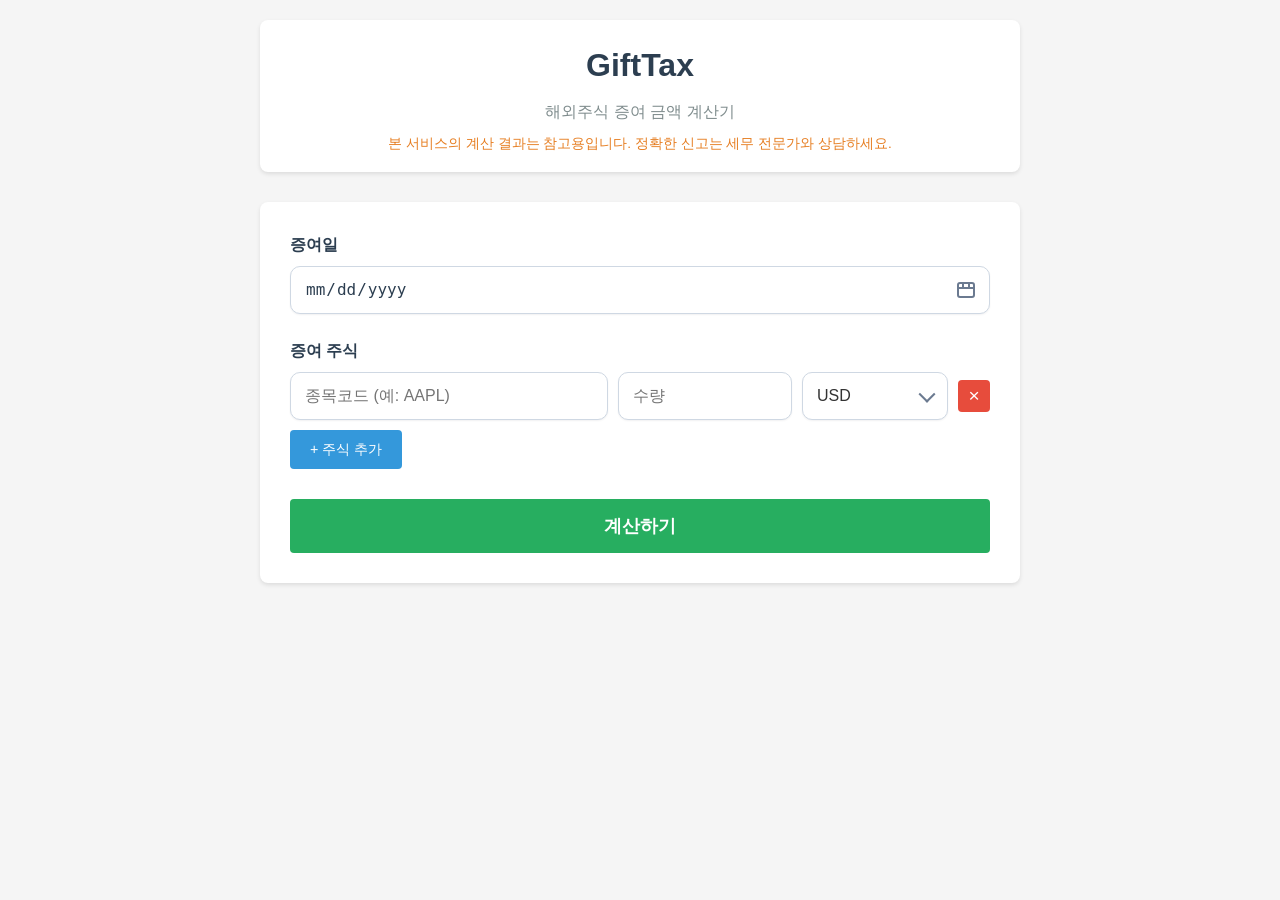
==== frontend/index.html @ cc892132 "모바일 입력 폼 컨트롤 정렬 및 가독성 개선" ====
<!DOCTYPE html>
<html lang="ko">
<head>
    <meta charset="UTF-8">
    <meta name="viewport" content="width=device-width, initial-scale=1.0">
    <title>GiftTax - 해외주식 증여 금액 계산기</title>
    <link rel="stylesheet" href="style.css">
</head>
<body>
    <div class="container">
        <header>
            <h1>GiftTax</h1>
            <p>해외주식 증여 금액 계산기</p>
            <p class="disclaimer-short">본 서비스의 계산 결과는 참고용입니다. 정확한 신고는 세무 전문가와 상담하세요.</p>
        </header>

        <main>
            <form id="gift-form">
                <div class="form-group form-group-date">
                    <label for="gift-date">증여일</label>
                    <div class="control-shell control-shell-date">
                        <input type="date" id="gift-date" name="gift-date" required>
                    </div>
                    <p id="gift-date-help" class="date-help hidden" aria-live="polite"></p>
                </div>

                <div class="form-group">
                    <label>증여 주식</label>
                    <div id="stocks-container">
                        <div class="stock-row">
                            <input type="text" name="ticker" placeholder="종목코드 (예: AAPL)" required>
                            <input type="number" name="qty" placeholder="수량" min="1" required>
                            <div class="control-shell control-shell-select">
                                <select name="currency">
                                    <option value="USD" selected>USD</option>
                                    <option value="EUR">EUR</option>
                                    <option value="JPY">JPY</option>
                                    <option value="GBP">GBP</option>
                                </select>
                            </div>
                            <button type="button" class="btn-remove" onclick="removeStock(this)">×</button>
                        </div>
                    </div>
                    <button type="button" class="btn-add" onclick="addStock()">+ 주식 추가</button>
                </div>

                <button type="submit" class="btn-submit">계산하기</button>
            </form>

            <div id="result" class="hidden">
                <h2>계산 결과</h2>
                <div id="result-content"></div>

                <div class="disclaimer-main" role="note" aria-label="법적 고지사항">
                    <strong>법적 고지사항</strong>
                    <p>본 계산 결과와 생성된 PDF는 참고용 자료입니다.<br>
                    실제 증여세 신고 시 적용되는 평가액은 세법 규정 및 과세 당국의 판단에 따라 달라질 수 있습니다.<br>
                    정확한 신고를 위해 세무 전문가와 반드시 상담하시기 바랍니다.</p>
                </div>

                <div class="download-buttons">
                    <button id="btn-gift-pdf" class="btn-download">계산 증빙 PDF</button>
                    <button id="btn-rate-pdf" class="btn-download">매매기준환율 PDF</button>
                    <a id="btn-smbs" class="btn-download btn-smbs" href="#" target="_blank" rel="noopener">smbs.biz에서 환율 출력</a>
                </div>
            </div>
        </main>
    </div>

    <script src="app.js"></script>
</body>
</html>
---- frontend/style.css ----
* {
    margin: 0;
    padding: 0;
    box-sizing: border-box;
}

body {
    font-family: -apple-system, BlinkMacSystemFont, "Segoe UI", Roboto, "Helvetica Neue", Arial, sans-serif;
    line-height: 1.6;
    color: #333;
    background-color: #f5f5f5;
}

:root {
    --control-height: 48px;
    --control-radius: 10px;
    --control-border: #cfd8e3;
    --control-border-focus: #3498db;
    --control-bg: #ffffff;
    --control-text: #2c3e50;
    --control-shadow: 0 1px 2px rgba(15, 23, 42, 0.06);
}

.container {
    max-width: 800px;
    margin: 0 auto;
    padding: 20px;
}

header {
    text-align: center;
    margin-bottom: 30px;
    padding: 20px;
    background: white;
    border-radius: 8px;
    box-shadow: 0 2px 4px rgba(0, 0, 0, 0.1);
}

header h1 {
    color: #2c3e50;
    font-size: 2rem;
    margin-bottom: 8px;
}

header p {
    color: #7f8c8d;
}

main {
    background: white;
    padding: 30px;
    border-radius: 8px;
    box-shadow: 0 2px 4px rgba(0, 0, 0, 0.1);
}

.form-group {
    margin-bottom: 20px;
}

.form-group-date {
    margin-bottom: 24px;
}

.form-group label {
    display: block;
    font-weight: 600;
    margin-bottom: 8px;
    color: #2c3e50;
}

.date-help {
    margin-top: 8px;
    padding: 10px 12px;
    border-radius: 4px;
    font-size: 0.92rem;
    line-height: 1.4;
    background: #eef6ff;
    color: #24527a;
    border: 1px solid #cfe3f5;
}

.date-help.warning {
    background: #fff5ea;
    color: #8a4b08;
    border-color: #f5d3ac;
}

.form-group input[type="text"],
.form-group input[type="number"],
.form-group select {
    width: 100%;
    min-height: var(--control-height);
    padding: 0 14px;
    border: 1px solid var(--control-border);
    border-radius: var(--control-radius);
    font-size: 1rem;
    color: var(--control-text);
    background: var(--control-bg);
    box-shadow: var(--control-shadow);
}

.form-group input[type="text"],
.form-group input[type="number"] {
    appearance: none;
    -webkit-appearance: none;
}

.control-shell {
    position: relative;
    display: flex;
    align-items: center;
    width: 100%;
    min-height: var(--control-height);
    border: 1px solid var(--control-border);
    border-radius: var(--control-radius);
    background: var(--control-bg);
    box-shadow: var(--control-shadow);
    overflow: hidden;
}

.control-shell::after {
    position: absolute;
    right: 14px;
    top: 50%;
    transform: translateY(-50%);
    color: #6b7a90;
    pointer-events: none;
}

.control-shell:focus-within {
    border-color: var(--control-border-focus);
    box-shadow: 0 0 0 3px rgba(52, 152, 219, 0.18);
}

.control-shell input,
.control-shell select {
    width: 100%;
    min-height: calc(var(--control-height) - 2px);
    border: 0;
    border-radius: 0;
    background: transparent;
    box-shadow: none;
    color: inherit;
}

.control-shell input:focus,
.control-shell select:focus,
.form-group input[type="text"]:focus,
.form-group input[type="number"]:focus {
    outline: none;
}

.form-group input[type="text"]:focus,
.form-group input[type="number"]:focus {
    border-color: var(--control-border-focus);
    box-shadow: 0 0 0 3px rgba(52, 152, 219, 0.18);
}

.control-shell-date::after {
    content: "";
    width: 14px;
    height: 12px;
    border: 2px solid currentColor;
    border-radius: 3px;
    background:
        linear-gradient(currentColor, currentColor) center 3px / 100% 2px no-repeat,
        linear-gradient(currentColor, currentColor) 3px 0 / 2px 4px no-repeat,
        linear-gradient(currentColor, currentColor) calc(100% - 3px) 0 / 2px 4px no-repeat;
}

.control-shell-select::after {
    content: "";
    width: 10px;
    height: 10px;
    border-right: 2px solid currentColor;
    border-bottom: 2px solid currentColor;
    transform: translateY(-65%) rotate(45deg);
}

.control-shell-date input[type="date"] {
    appearance: none;
    -webkit-appearance: none;
    padding: 0 44px 0 14px;
    font-size: 1rem;
    font-weight: 500;
    line-height: 1.2;
    color: var(--control-text);
}

.control-shell-date input[type="date"]::-webkit-date-and-time-value {
    font-size: inherit;
    line-height: inherit;
    text-align: left;
}

.control-shell-date input[type="date"]::-webkit-calendar-picker-indicator {
    position: absolute;
    right: 0;
    top: 0;
    width: 48px;
    height: 100%;
    margin: 0;
    opacity: 0;
    cursor: pointer;
}

.control-shell-select select {
    appearance: none;
    -webkit-appearance: none;
    padding: 0 40px 0 14px;
}

.stock-row {
    display: flex;
    gap: 10px;
    margin-bottom: 10px;
    align-items: center;
}

.stock-row input[type="text"] {
    flex: 2;
}

.stock-row input[type="number"] {
    flex: 1;
}

.stock-row .control-shell-select {
    flex: 1;
}

.btn-add {
    background: #3498db;
    color: white;
    border: none;
    padding: 10px 20px;
    border-radius: 4px;
    cursor: pointer;
    font-size: 0.9rem;
}

.btn-add:hover {
    background: #2980b9;
}

.btn-remove {
    background: #e74c3c;
    color: white;
    border: none;
    width: 32px;
    height: 32px;
    border-radius: 4px;
    cursor: pointer;
    font-size: 1.2rem;
    display: flex;
    align-items: center;
    justify-content: center;
}

.btn-remove:hover {
    background: #c0392b;
}

.btn-submit {
    width: 100%;
    background: #27ae60;
    color: white;
    border: none;
    padding: 15px;
    border-radius: 4px;
    font-size: 1.1rem;
    font-weight: 600;
    cursor: pointer;
    margin-top: 10px;
}

.btn-submit:hover {
    background: #219a52;
}

.btn-submit:disabled {
    background: #95a5a6;
    cursor: not-allowed;
}

.hidden {
    display: none;
}

#result {
    margin-top: 30px;
    padding-top: 30px;
    border-top: 2px solid #ecf0f1;
}

#result h2 {
    color: #2c3e50;
    margin-bottom: 20px;
}

#result-content {
    background: #ecf0f1;
    padding: 20px;
    border-radius: 4px;
    margin-bottom: 20px;
}

.stock-result {
    margin-bottom: 15px;
    padding: 15px;
    background: white;
    border-radius: 4px;
}

.stock-result h3 {
    color: #2c3e50;
    margin-bottom: 10px;
}

.stock-result p {
    margin: 5px 0;
}

.total-amount {
    font-size: 1.3rem;
    font-weight: 700;
    color: #27ae60;
    margin-top: 15px;
    padding-top: 15px;
    border-top: 2px solid #ddd;
}

.download-buttons {
    display: flex;
    gap: 10px;
}

.btn-download {
    flex: 1;
    background: #3498db;
    color: white;
    border: none;
    padding: 15px;
    border-radius: 4px;
    font-size: 1rem;
    font-weight: 600;
    cursor: pointer;
}

.btn-download:hover {
    background: #2980b9;
}

.btn-smbs {
    background: #e67e22;
    text-decoration: none;
    display: inline-block;
    text-align: center;
}

.btn-smbs:hover {
    background: #d35400;
}

.error {
    background: #fadbd8;
    color: #c0392b;
    padding: 15px;
    border-radius: 4px;
    margin-top: 15px;
}

.loading {
    text-align: center;
    padding: 20px;
    color: #7f8c8d;
}

.price-data-section,
.rate-data-section {
    margin-top: 15px;
    padding-top: 15px;
    border-top: 1px dashed #ddd;
}

.price-data-section p,
.rate-data-section p {
    font-size: 0.9rem;
    color: #666;
    margin-bottom: 8px;
}

.table-wrapper {
    max-height: 200px;
    overflow-y: auto;
    border: 1px solid #ddd;
    border-radius: 4px;
}

.price-table,
.rate-table {
    width: 100%;
    border-collapse: collapse;
    font-size: 0.85rem;
}

.price-table th,
.price-table td,
.rate-table th,
.rate-table td {
    padding: 6px 10px;
    text-align: left;
    border-bottom: 1px solid #eee;
}

.price-table th,
.rate-table th {
    background: #f8f9fa;
    font-weight: 600;
    position: sticky;
    top: 0;
}

.price-table tr:nth-child(even),
.rate-table tr:nth-child(even) {
    background: #fafafa;
}

.price-table tr:hover,
.rate-table tr:hover {
    background: #f0f0f0;
}

/* 헤더 아래 짧은 한줄 문구 */
.disclaimer-short {
    font-size: 0.85rem;
    color: #e67e22;
    font-weight: 500;
    margin-top: 10px;
    line-height: 1.3;
}

/* Download 버튼 위 상세 문구 */
.disclaimer-main {
    background: #fef5e7;
    border-left: 4px solid #f39c12;
    padding: 14px;
    margin: 16px 0;
    border-radius: 6px;
    font-size: 0.95rem;
    line-height: 1.5;
    color: #7d4900;
}

.disclaimer-main strong {
    display: block;
    margin-bottom: 8px;
    color: #d68910;
    font-size: 1rem;
}

.disclaimer-main p {
    margin: 0;
}

/* 모바일 반응형 */
@media (max-width: 480px) {
    .container {
        padding: 14px;
    }

    header,
    main {
        padding: 18px;
    }

    .form-group {
        margin-bottom: 18px;
    }

    .stock-row {
        display: grid;
        grid-template-columns: minmax(0, 1fr) 96px 36px;
        gap: 8px;
        align-items: center;
    }

    .stock-row input[type="text"],
    .stock-row input[type="number"],
    .stock-row .control-shell-select {
        width: 100%;
    }

    .stock-row input[type="text"] {
        grid-column: 1 / 3;
        grid-row: 1;
    }

    .stock-row input[type="number"] {
        grid-column: 1;
        grid-row: 2;
    }

    .stock-row .control-shell-select {
        grid-column: 2 / 4;
        grid-row: 2;
    }

    .stock-row .btn-remove {
        grid-column: 3;
        grid-row: 1;
        justify-self: end;
        width: 36px;
        min-width: 36px;
        min-height: 36px;
        height: 36px;
        border-radius: 8px;
        font-size: 1rem;
    }

    .control-shell-date,
    .control-shell-select,
    .form-group input[type="text"],
    .form-group input[type="number"] {
        min-height: 50px;
    }

    .control-shell-date input[type="date"],
    .control-shell-date input[type="date"]::-webkit-date-and-time-value {
        font-size: 16px;
    }

    .disclaimer-short {
        font-size: 0.8rem;
    }

    .disclaimer-main {
        padding: 12px;
        font-size: 0.9rem;
        margin: 12px 0;
    }

    .disclaimer-main strong {
        font-size: 0.95rem;
    }
}
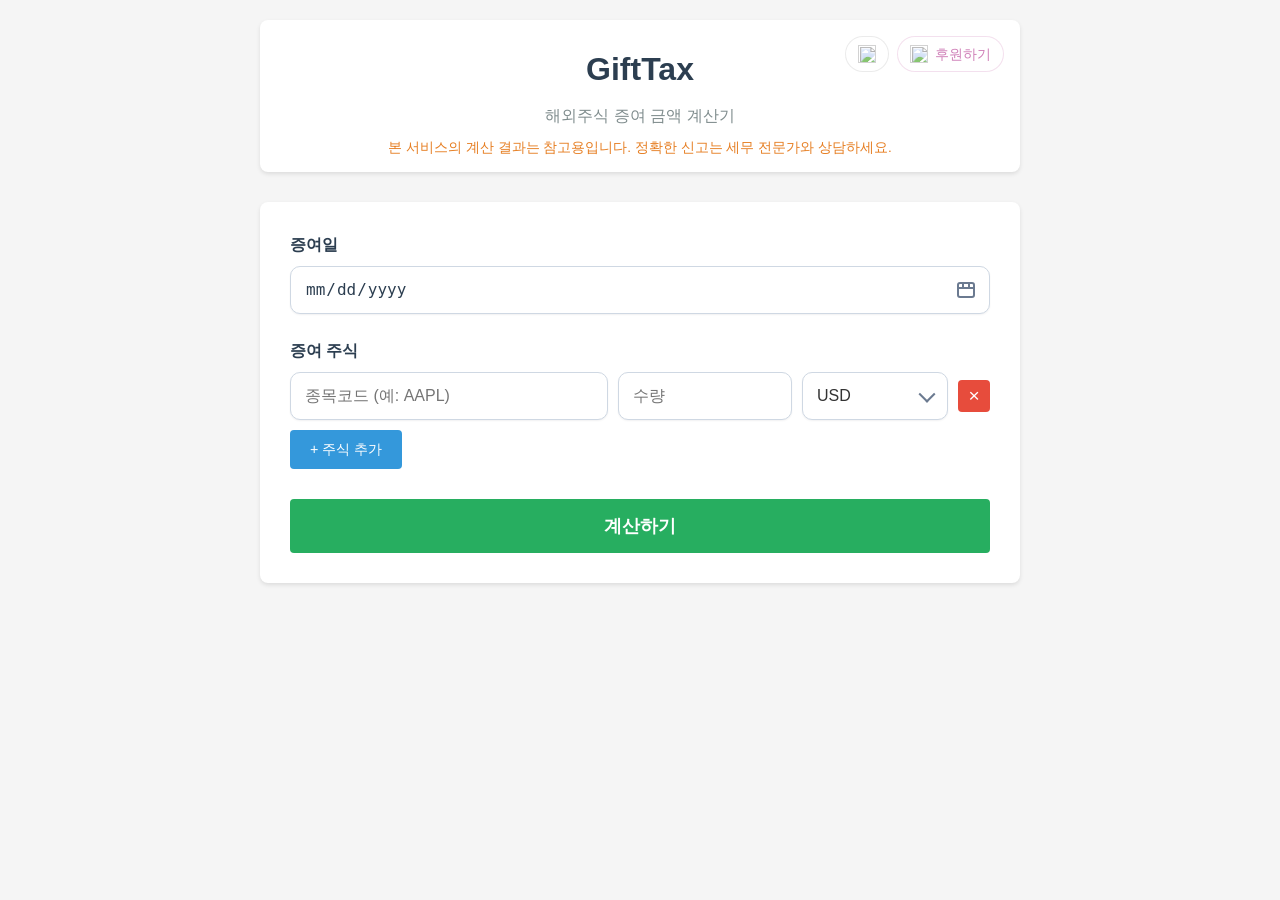
==== commit 318f89a7: "github project, github sponsor 링크 추가" ====
--- a/frontend/index.html
+++ b/frontend/index.html
@@ -8,7 +8,28 @@
 </head>
 <body>
     <div class="container">
-        <header>
+        <header class="hero-header">
+            <div class="header-actions" aria-label="외부 링크">
+                <a class="social-link github-link"
+                    href="https://github.com/yakkle/gifttax"
+                    target="_blank"
+                    rel="noopener noreferrer"
+                    aria-label="GitHub"
+                    title="GitHub"
+                >
+                    <img src="https://cdn.simpleicons.org/github" alt="" width="22" height="22" loading="lazy">
+                </a>
+                <a class="social-link sponsor-link"
+                    href="https://github.com/sponsors/yakkle"
+                    target="_blank" rel="noopener noreferrer"
+                    aria-label="GitHub Sponsors"
+                    title="GitHub Sponsors"
+                >
+                    <img src="https://cdn.simpleicons.org/githubsponsors/EA4AAA" alt="" width="20" height="20" loading="lazy">
+                    <span>후원하기</span>
+                </a>
+            </div>
+
             <h1>GiftTax</h1>
             <p>해외주식 증여 금액 계산기</p>
             <p class="disclaimer-short">본 서비스의 계산 결과는 참고용입니다. 정확한 신고는 세무 전문가와 상담하세요.</p>
--- a/frontend/style.css
+++ b/frontend/style.css
@@ -544,3 +544,100 @@
         font-size: 0.95rem;
     }
 }
+
+.hero-header {
+    position: relative;
+    padding: 1.5rem 1.25rem 1rem;
+    text-align: center;
+}
+
+.header-actions {
+    position: absolute;
+    top: 1rem;
+    right: 1rem;
+    display: inline-flex;
+    align-items: center;
+    gap: 0.5rem;
+    flex-wrap: wrap;
+}
+
+.social-link {
+    display: inline-flex;
+    align-items: center;
+    gap: 0.45rem;
+    min-height: 2.25rem;
+    padding: 0.45rem 0.75rem;
+    border: 1px solid rgba(127, 127, 127, 0.22);
+    border-radius: 999px;
+    background: rgba(255, 255, 255, 0.72);
+    color: #24292f;
+    text-decoration: none;
+    font-size: 0.875rem;
+    line-height: 1;
+    backdrop-filter: blur(8px);
+    opacity: 0.72;
+    transition:
+        background-color 0.2s ease,
+        border-color 0.2s ease,
+        transform 0.2s ease,
+        box-shadow 0.2s ease,
+        opacity 0.2s ease;
+}
+
+.social-link:hover {
+    opacity: 1;
+    transform: translateY(-1px);
+    background: rgba(255, 255, 255, 0.92);
+    border-color: rgba(127, 127, 127, 0.35);
+    box-shadow: 0 4px 14px rgba(0, 0, 0, 0.08);
+}
+
+.social-link:focus-visible {
+    outline: 2px solid #0969da;
+    outline-offset: 2px;
+}
+
+.social-link img {
+    display: block;
+    width: 18px;
+    height: 18px;
+}
+
+.github-link {
+    color: #24292f;
+}
+
+.sponsor-link {
+    color: #bc4c9b;
+    border-color: rgba(188, 76, 155, 0.24);
+}
+
+.sponsor-link:hover {
+    background: rgba(255, 240, 248, 0.96);
+    border-color: rgba(188, 76, 155, 0.38);
+}
+
+@media (max-width: 640px) {
+    .hero-header {
+        padding-top: 4.25rem;
+    }
+
+    .header-actions {
+        left: 50%;
+        right: auto;
+        transform: translateX(-50%);
+        justify-content: center;
+        width: max-content;
+        max-width: calc(100% - 1.5rem);
+    }
+
+    .social-link span {
+        display: none;
+    }
+
+    .social-link {
+        padding: 0.55rem;
+        width: 2.4rem;
+        justify-content: center;
+    }
+}
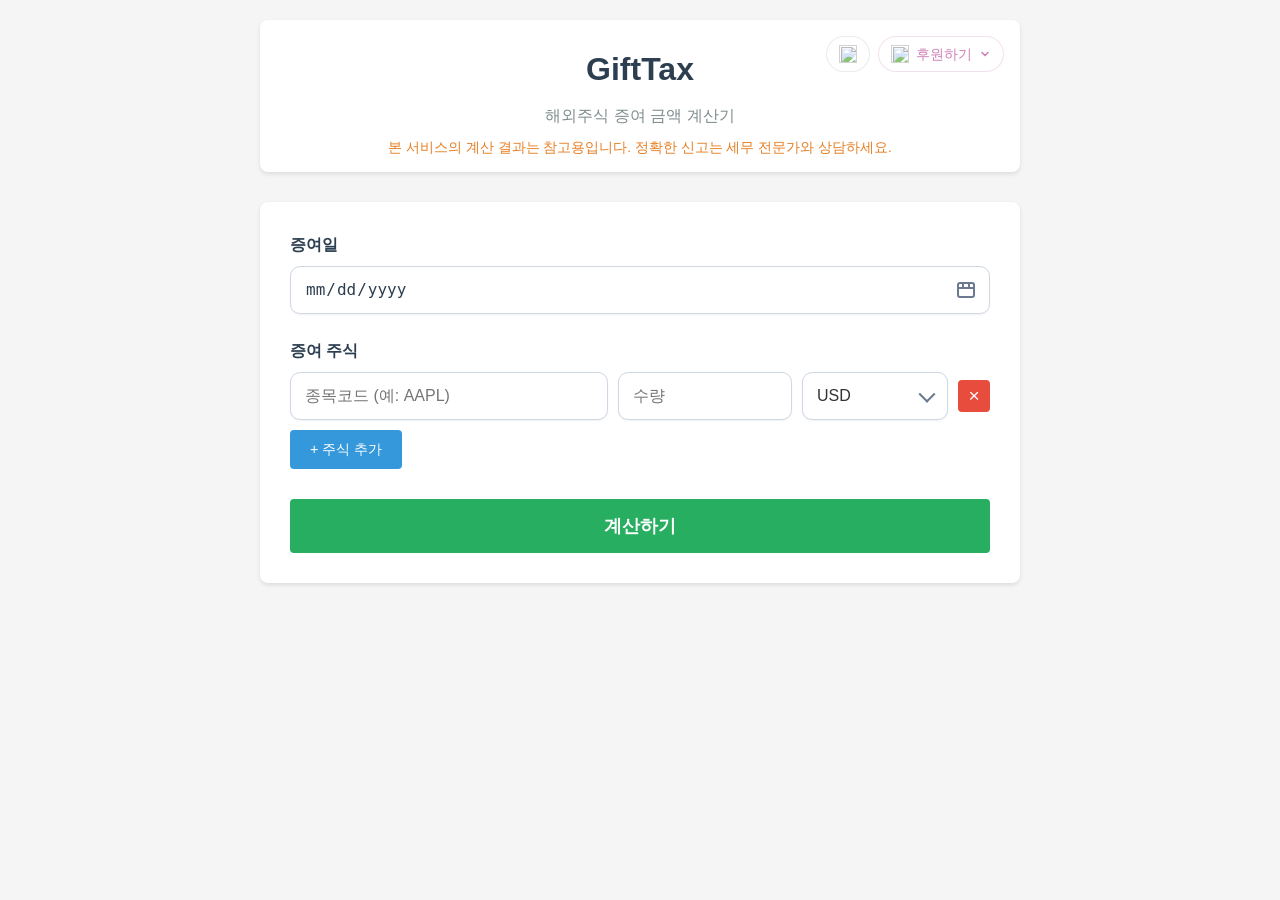
==== commit 2b1dede9: "feat: 후원하기 링크(fairy) 추가" ====
--- a/frontend/index.html
+++ b/frontend/index.html
@@ -19,15 +19,25 @@
                 >
                     <img src="https://cdn.simpleicons.org/github" alt="" width="22" height="22" loading="lazy">
                 </a>
-                <a class="social-link sponsor-link"
-                    href="https://github.com/sponsors/yakkle"
-                    target="_blank" rel="noopener noreferrer"
-                    aria-label="GitHub Sponsors"
-                    title="GitHub Sponsors"
-                >
-                    <img src="https://cdn.simpleicons.org/githubsponsors/EA4AAA" alt="" width="20" height="20" loading="lazy">
-                    <span>후원하기</span>
-                </a>
+                <div id="support-dropdown" class="support-dropdown">
+                    <button id="support-toggle" class="social-link support-link" type="button"
+                        aria-expanded="false" aria-controls="support-menu"
+                    >
+                        <img src="https://cdn.simpleicons.org/githubsponsors/EA4AAA" alt="" width="20" height="20" loading="lazy">
+                        <span>후원하기</span>
+                        <svg class="support-chevron" width="12" height="12" viewBox="0 0 12 12" aria-hidden="true">
+                            <path d="m3 4.5 3 3 3-3" fill="none" stroke="currentColor" stroke-width="1.5" stroke-linecap="round" stroke-linejoin="round"/>
+                        </svg>
+                    </button>
+                    <nav id="support-menu" class="support-menu" aria-label="후원 방법" hidden>
+                        <a href="https://fairy.hada.io/@opentax" target="_blank" rel="noopener noreferrer">
+                            Fairy에서 후원하기 <span aria-hidden="true">↗</span><span class="visually-hidden"> (새 탭에서 열림)</span>
+                        </a>
+                        <a href="https://github.com/sponsors/yakkle" target="_blank" rel="noopener noreferrer">
+                            GitHub Sponsors <span aria-hidden="true">↗</span><span class="visually-hidden"> (새 탭에서 열림)</span>
+                        </a>
+                    </nav>
+                </div>
             </div>
 
             <h1>GiftTax</h1>
--- a/frontend/style.css
+++ b/frontend/style.css
@@ -607,14 +607,80 @@
     color: #24292f;
 }
 
-.sponsor-link {
+.support-link {
     color: #bc4c9b;
     border-color: rgba(188, 76, 155, 0.24);
-}
-
-.sponsor-link:hover {
+    font-family: inherit;
+    cursor: pointer;
+}
+
+.support-link:hover {
     background: rgba(255, 240, 248, 0.96);
     border-color: rgba(188, 76, 155, 0.38);
+}
+
+.support-dropdown {
+    position: relative;
+}
+
+.support-link[aria-expanded="true"] {
+    opacity: 1;
+    background: #fff0f8;
+}
+
+.support-link[aria-expanded="true"] .support-chevron {
+    transform: rotate(180deg);
+}
+
+.support-menu {
+    position: absolute;
+    top: calc(100% + 8px);
+    right: 0;
+    z-index: 10;
+    width: 220px;
+    max-width: calc(100vw - 48px);
+    padding: 6px;
+    border: 1px solid #e4e7eb;
+    border-radius: 12px;
+    background: #fff;
+    box-shadow: 0 8px 24px rgba(15, 23, 42, 0.12);
+    text-align: left;
+}
+
+.support-menu a {
+    display: flex;
+    align-items: center;
+    justify-content: space-between;
+    gap: 12px;
+    min-height: 44px;
+    padding: 10px 12px;
+    border-radius: 8px;
+    color: #2c3e50;
+    text-decoration: none;
+    font-size: 0.875rem;
+}
+
+.support-menu a:hover,
+.support-menu a:focus-visible {
+    background: #fff0f8;
+    color: #a33883;
+}
+
+.support-menu a:focus-visible {
+    outline: 2px solid #0969da;
+    outline-offset: -2px;
+}
+
+.visually-hidden {
+    position: absolute;
+    width: 1px;
+    height: 1px;
+    padding: 0;
+    margin: -1px;
+    overflow: hidden;
+    clip-path: inset(50%);
+    white-space: nowrap;
+    border: 0;
 }
 
 @media (max-width: 640px) {
@@ -631,13 +697,15 @@
         max-width: calc(100% - 1.5rem);
     }
 
-    .social-link span {
-        display: none;
-    }
-
     .social-link {
         padding: 0.55rem;
         width: 2.4rem;
         justify-content: center;
     }
-}
+
+    .support-link {
+        width: auto;
+        min-height: 44px;
+        padding: 0.55rem 0.75rem;
+    }
+}
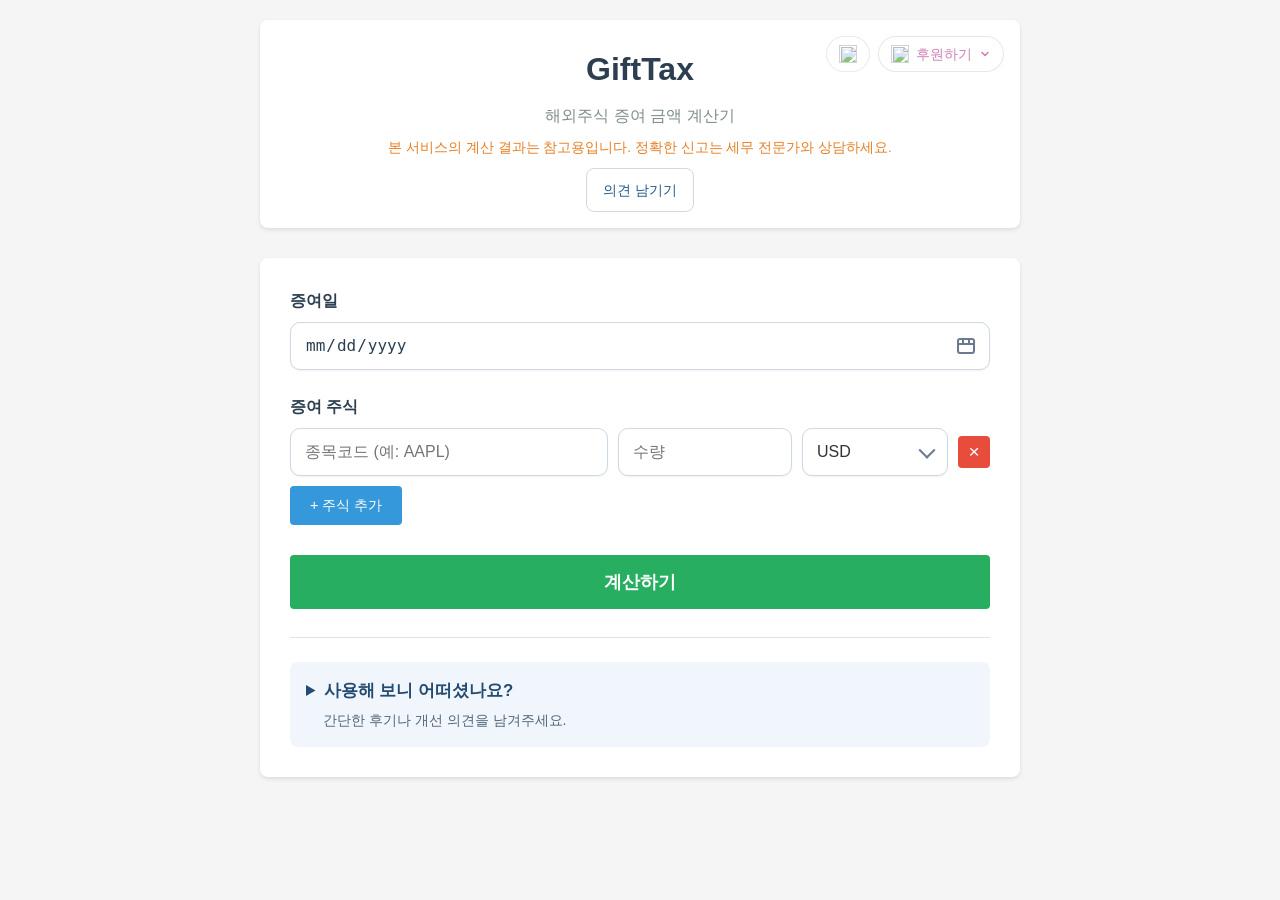
==== commit 96c856e1: "feat: 비공개 후기 작성 화면과 만족 후원 안내 추가" ====
--- a/frontend/index.html
+++ b/frontend/index.html
@@ -30,10 +30,10 @@
                         </svg>
                     </button>
                     <nav id="support-menu" class="support-menu" aria-label="후원 방법" hidden>
-                        <a href="https://fairy.hada.io/@opentax" target="_blank" rel="noopener noreferrer">
+                        <a href="https://fairy.hada.io/@opentax" target="_blank" rel="noopener noreferrer" data-support-source="header" data-support-target="fairy">
                             Fairy에서 후원하기 <span aria-hidden="true">↗</span><span class="visually-hidden"> (새 탭에서 열림)</span>
                         </a>
-                        <a href="https://github.com/sponsors/yakkle" target="_blank" rel="noopener noreferrer">
+                        <a href="https://github.com/sponsors/yakkle" target="_blank" rel="noopener noreferrer" data-support-source="header" data-support-target="github">
                             GitHub Sponsors <span aria-hidden="true">↗</span><span class="visually-hidden"> (새 탭에서 열림)</span>
                         </a>
                     </nav>
@@ -43,6 +43,7 @@
             <h1>GiftTax</h1>
             <p>해외주식 증여 금액 계산기</p>
             <p class="disclaimer-short">본 서비스의 계산 결과는 참고용입니다. 정확한 신고는 세무 전문가와 상담하세요.</p>
+            <button id="feedback-open" class="feedback-entry" type="button" aria-controls="feedback-panel" aria-expanded="false">의견 남기기</button>
         </header>
 
         <main>
@@ -50,7 +51,7 @@
                 <div class="form-group form-group-date">
                     <label for="gift-date">증여일</label>
                     <div class="control-shell control-shell-date">
-                        <input type="date" id="gift-date" name="gift-date" required>
+                        <input type="date" id="gift-date" name="gift-date" max="9999-12-31" required>
                     </div>
                     <p id="gift-date-help" class="date-help hidden" aria-live="polite"></p>
                 </div>
@@ -78,6 +79,8 @@
                 <button type="submit" class="btn-submit">계산하기</button>
             </form>
 
+            <button id="feedback-error-open" class="feedback-entry feedback-error-entry" type="button" aria-controls="feedback-panel" hidden>불편했던 점을 알려주세요</button>
+
             <div id="result" class="hidden">
                 <h2>계산 결과</h2>
                 <div id="result-content"></div>
@@ -95,6 +98,77 @@
                     <a id="btn-smbs" class="btn-download btn-smbs" href="#" target="_blank" rel="noopener">smbs.biz에서 환율 출력</a>
                 </div>
             </div>
+
+            <section class="feedback-section" aria-labelledby="feedback-title">
+                <details id="feedback-panel" class="feedback-panel">
+                    <summary id="feedback-title">사용해 보니 어떠셨나요?<span>간단한 후기나 개선 의견을 남겨주세요.</span></summary>
+
+                    <form id="feedback-form" class="feedback-form" novalidate>
+                        <p id="feedback-help" class="feedback-help">만족도를 선택하거나 의견만 적어도 보낼 수 있어요. 로그인 없이 운영자에게만 전달됩니다.</p>
+                        <p id="feedback-error" class="error" role="alert" tabindex="-1" hidden></p>
+                        <fieldset id="feedback-fields" class="feedback-fields" aria-describedby="feedback-help feedback-privacy">
+                            <legend class="visually-hidden">사용 의견 작성</legend>
+                            <fieldset class="feedback-rating">
+                                <legend>만족도 <span class="feedback-optional">(선택)</span></legend>
+                                <div class="feedback-rating-options">
+                                    <label><input class="visually-hidden" type="radio" name="satisfaction" value="satisfied"><span>만족해요</span></label>
+                                    <label><input class="visually-hidden" type="radio" name="satisfaction" value="neutral"><span>보통이에요</span></label>
+                                    <label><input class="visually-hidden" type="radio" name="satisfaction" value="dissatisfied"><span>불편했어요</span></label>
+                                </div>
+                                <button id="feedback-clear-rating" class="feedback-text-button" type="button">선택 해제</button>
+                            </fieldset>
+
+                            <div class="form-group">
+                                <label for="feedback-category">의견 종류</label>
+                                <div class="control-shell control-shell-select">
+                                    <select id="feedback-category" name="category">
+                                        <option value="review" selected>이용 후기</option>
+                                        <option value="problem">불편 / 오류</option>
+                                        <option value="suggestion">기능 제안</option>
+                                    </select>
+                                </div>
+                            </div>
+                            <div class="form-group">
+                                <label for="feedback-message">어떤 점이 좋았거나 아쉬웠나요? <span class="feedback-optional">(선택)</span></label>
+                                <textarea id="feedback-message" name="message" rows="3" maxlength="2000" placeholder="불편했던 점이나 있으면 좋을 기능을 자유롭게 적어주세요." aria-describedby="feedback-count feedback-privacy"></textarea>
+                                <p id="feedback-count" class="feedback-count">0 / 2,000자</p>
+                            </div>
+
+                            <details id="feedback-contact" class="feedback-contact">
+                                <summary>답변 받을 이메일 남기기 <span class="feedback-optional">(선택)</span></summary>
+                                <div class="form-group">
+                                    <label for="feedback-email">이메일</label>
+                                    <input id="feedback-email" name="email" type="email" maxlength="254" autocomplete="email" aria-describedby="feedback-email-help" placeholder="reply@example.com">
+                                    <p id="feedback-email-help" class="feedback-help">답변 목적으로만 사용하며, 제출 후 90일이 지나면 삭제됩니다.</p>
+                                    <div id="feedback-consent" hidden>
+                                        <label class="feedback-consent-label"><input id="feedback-email-consent" name="email_consent" type="checkbox" disabled>답변용 이메일 수집에 동의합니다.</label>
+                                    </div>
+                                </div>
+                            </details>
+
+                            <div class="feedback-trap" aria-hidden="true">
+                                <label for="feedback-website">웹사이트</label>
+                                <input id="feedback-website" name="website" type="text" maxlength="200" tabindex="-1" autocomplete="off">
+                            </div>
+                            <p id="feedback-privacy" class="feedback-help">의견은 1년간 보관됩니다. 이름, 계좌번호, 주식 보유 내역 등 개인정보나 금융정보는 적지 말아주세요.</p>
+                            <button id="feedback-submit" class="feedback-submit" type="submit">의견 보내기</button>
+                        </fieldset>
+                    </form>
+
+                    <div id="feedback-success" class="feedback-success" role="status" tabindex="-1" hidden>
+                        <h3>의견을 보내주셔서 감사합니다.</h3>
+                        <p>남겨주신 의견은 서비스를 개선하는 데 참고하겠습니다.</p>
+                        <div id="feedback-support" class="feedback-support" hidden>
+                            <p>도움이 되었다면 후원으로 응원해 주세요.</p>
+                            <div class="feedback-support-links">
+                                <a href="https://fairy.hada.io/@opentax" target="_blank" rel="noopener noreferrer" data-support-source="feedback" data-support-target="fairy">Fairy에서 후원하기 <span aria-hidden="true">↗</span><span class="visually-hidden"> (새 탭에서 열림)</span></a>
+                                <a href="https://github.com/sponsors/yakkle" target="_blank" rel="noopener noreferrer" data-support-source="feedback" data-support-target="github">GitHub Sponsors <span aria-hidden="true">↗</span><span class="visually-hidden"> (새 탭에서 열림)</span></a>
+                            </div>
+                        </div>
+                        <button id="feedback-new" class="feedback-entry" type="button">다른 의견 남기기</button>
+                    </div>
+                </details>
+            </section>
         </main>
     </div>
 
--- a/frontend/style.css
+++ b/frontend/style.css
@@ -2,6 +2,10 @@
     margin: 0;
     padding: 0;
     box-sizing: border-box;
+}
+
+[hidden] {
+    display: none !important;
 }
 
 body {
@@ -683,6 +687,127 @@
     border: 0;
 }
 
+.feedback-entry,
+.feedback-text-button {
+    font: inherit;
+    color: #245a88;
+    cursor: pointer;
+}
+
+.feedback-entry {
+    min-height: 44px;
+    margin-top: 12px;
+    padding: 8px 16px;
+    border: 1px solid #cfd8e3;
+    border-radius: 8px;
+    background: #fff;
+    font-size: 0.9rem;
+}
+
+.feedback-entry:hover { background: #eef6ff; }
+
+.feedback-section {
+    margin-top: 28px;
+    padding-top: 24px;
+    border-top: 1px solid #dce3ec;
+    scroll-margin-top: 20px;
+}
+
+.feedback-panel > summary {
+    padding: 16px;
+    border-radius: 8px;
+    background: #f0f6fc;
+    color: #244c72;
+    font-size: 1.05rem;
+    font-weight: 600;
+    cursor: pointer;
+}
+
+.feedback-panel > summary span {
+    display: block;
+    margin: 4px 0 0 17px;
+    color: #53667a;
+    font-size: 0.875rem;
+    font-weight: 400;
+}
+
+.feedback-panel[open] > summary { margin-bottom: 18px; }
+.feedback-fields, .feedback-rating { min-width: 0; border: 0; }
+.feedback-rating { margin-bottom: 18px; }
+.feedback-rating legend { margin-bottom: 8px; font-weight: 600; }
+.feedback-optional { color: #657183; font-size: 0.85rem; font-weight: 400; }
+.feedback-help, .feedback-count { color: #596879; font-size: 0.85rem; line-height: 1.6; }
+.feedback-help { margin: 8px 0 16px; }
+.feedback-count { margin-top: 4px; text-align: right; }
+.feedback-form > .error { margin: 0 0 16px; }
+
+.feedback-rating-options { display: grid; grid-template-columns: repeat(3, minmax(0, 1fr)); gap: 8px; }
+.feedback-rating-options label { position: relative; cursor: pointer; }
+.feedback-rating-options span {
+    display: flex;
+    min-height: 48px;
+    align-items: center;
+    justify-content: center;
+    padding: 8px 4px;
+    border: 1px solid #cfd8e3;
+    border-radius: 8px;
+    background: #fff;
+    font-size: 0.9rem;
+}
+.feedback-rating-options input:checked + span {
+    border-color: #246ca5;
+    background: #eaf4ff;
+    color: #194e7c;
+    box-shadow: inset 0 0 0 1px #246ca5;
+    font-weight: 600;
+}
+.feedback-rating-options input:disabled + span { opacity: 0.6; cursor: wait; }
+.feedback-text-button { min-height: 36px; margin-top: 4px; padding: 4px 0; border: 0; background: none; font-size: 0.8rem; }
+
+.feedback-form textarea, .feedback-form input[type="email"] {
+    width: 100%;
+    min-height: 48px;
+    padding: 12px;
+    border: 1px solid #cfd8e3;
+    border-radius: 8px;
+    background: #fff;
+    color: #2c3e50;
+    font: inherit;
+    font-size: 1rem;
+}
+.feedback-form textarea { display: block; resize: vertical; }
+.feedback-form textarea::placeholder, .feedback-form input::placeholder { color: #68798a; }
+.feedback-contact { margin-bottom: 18px; }
+.feedback-contact > summary { min-height: 44px; padding: 8px 0; color: #245a88; cursor: pointer; font-size: 0.9rem; }
+.feedback-contact > .form-group { margin: 8px 0; }
+.feedback-form .feedback-consent-label { display: flex; min-height: 44px; align-items: center; gap: 8px; font-size: 0.875rem; font-weight: 400; cursor: pointer; }
+.feedback-consent-label input { width: 18px; height: 18px; flex-shrink: 0; accent-color: #246ca5; }
+.feedback-trap { position: absolute; left: -10000px; width: 1px; height: 1px; overflow: hidden; }
+.feedback-submit { width: 100%; min-height: 48px; padding: 12px; border: 0; border-radius: 8px; background: #246ca5; color: #fff; font: inherit; font-weight: 600; cursor: pointer; }
+.feedback-submit:hover { background: #1e5887; }
+.feedback-submit:disabled { background: #7b8995; cursor: wait; }
+.feedback-success { padding: 8px 0; }
+.feedback-success h3 { margin-bottom: 8px; color: #244c72; font-size: 1.05rem; }
+.feedback-success > p { color: #596879; font-size: 0.9rem; }
+.feedback-support { margin-top: 20px; padding: 16px; border-radius: 8px; background: #fff2f8; color: #7f3168; }
+.feedback-support-links { display: flex; flex-wrap: wrap; gap: 8px; margin-top: 12px; }
+.feedback-support-links a { display: inline-flex; align-items: center; gap: 6px; min-height: 44px; padding: 8px 12px; border: 1px solid #ddbdd4; border-radius: 8px; background: #fff; color: #85346d; text-decoration: none; font-size: 0.875rem; }
+.feedback-support-links a:hover { background: #fbe3f2; }
+.feedback-entry:focus-visible, .feedback-text-button:focus-visible,
+.feedback-section summary:focus-visible, .feedback-form textarea:focus-visible,
+.feedback-form input[type="email"]:focus-visible, .feedback-submit:focus-visible,
+.feedback-support-links a:focus-visible, .feedback-rating-options input:focus-visible + span {
+    outline: 2px solid #0969da;
+    outline-offset: 3px;
+}
+
+@media (max-width: 480px) {
+    .feedback-panel > summary { padding: 12px; font-size: 1rem; }
+    .feedback-rating-options { gap: 6px; }
+    .feedback-rating-options span { font-size: 0.85rem; }
+    .feedback-support-links { flex-direction: column; }
+}
+
 @media (max-width: 640px) {
     .hero-header {
         padding-top: 4.25rem;
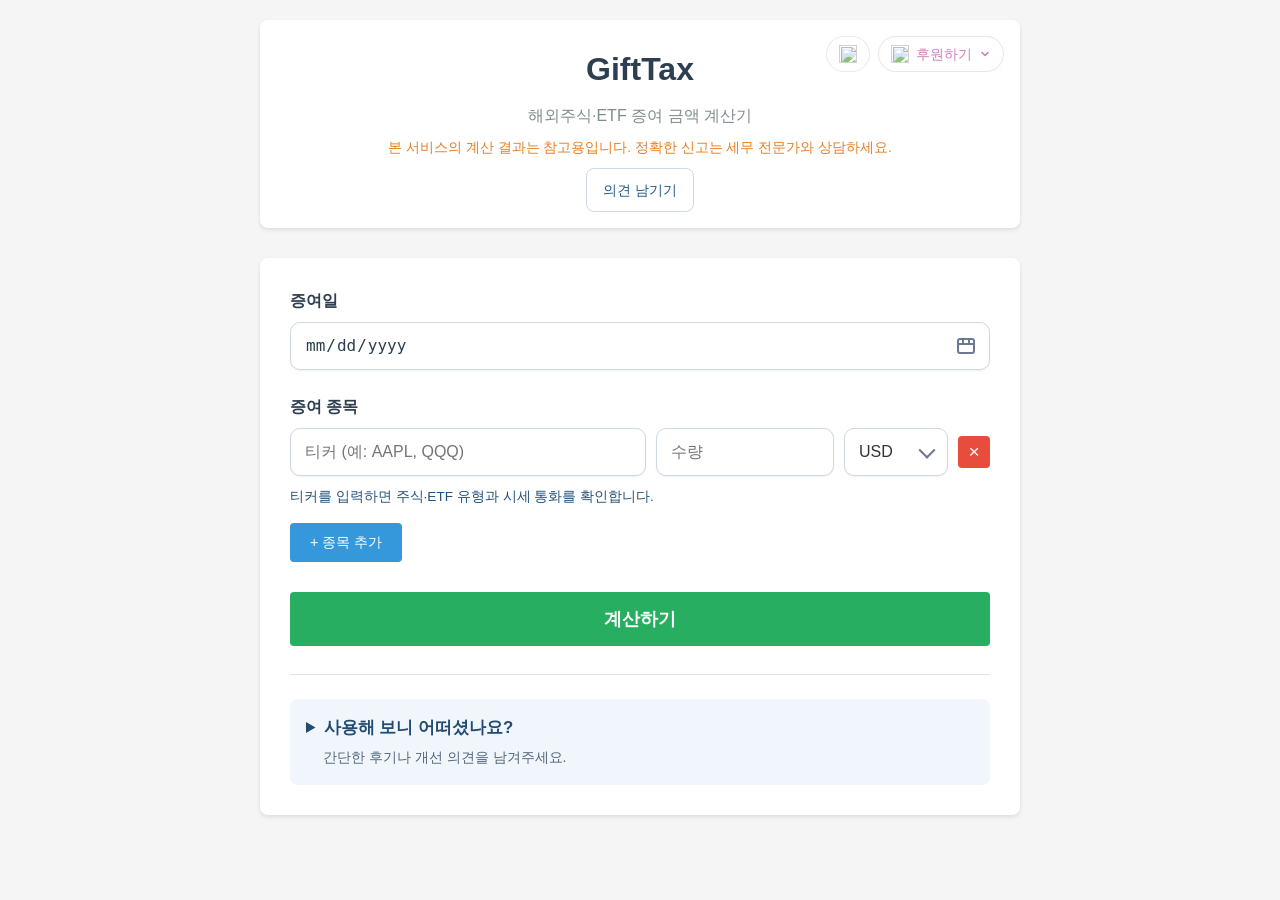
==== commit 5b43c896: "feat: ETF 자동 판별과 수동 선택 및 평가 결과 화면 추가" ====
--- a/frontend/index.html
+++ b/frontend/index.html
@@ -3,7 +3,7 @@
 <head>
     <meta charset="UTF-8">
     <meta name="viewport" content="width=device-width, initial-scale=1.0">
-    <title>GiftTax - 해외주식 증여 금액 계산기</title>
+    <title>GiftTax - 해외주식·ETF 증여 금액 계산기</title>
     <link rel="stylesheet" href="style.css">
 </head>
 <body>
@@ -41,7 +41,7 @@
             </div>
 
             <h1>GiftTax</h1>
-            <p>해외주식 증여 금액 계산기</p>
+            <p>해외주식·ETF 증여 금액 계산기</p>
             <p class="disclaimer-short">본 서비스의 계산 결과는 참고용입니다. 정확한 신고는 세무 전문가와 상담하세요.</p>
             <button id="feedback-open" class="feedback-entry" type="button" aria-controls="feedback-panel" aria-expanded="false">의견 남기기</button>
         </header>
@@ -57,23 +57,37 @@
                 </div>
 
                 <div class="form-group">
-                    <label>증여 주식</label>
-                    <div id="stocks-container">
+                    <label>증여 종목</label>
+                    <div id="stocks-container"></div>
+                    <template id="stock-row-template">
                         <div class="stock-row">
-                            <input type="text" name="ticker" placeholder="종목코드 (예: AAPL)" required>
-                            <input type="number" name="qty" placeholder="수량" min="1" required>
-                            <div class="control-shell control-shell-select">
-                                <select name="currency">
+                            <input type="text" name="ticker" placeholder="티커 (예: AAPL, QQQ)" aria-label="종목 티커" autocomplete="off" maxlength="64" required>
+                            <input type="number" name="qty" placeholder="수량" aria-label="증여 수량" min="1" step="1" required>
+                            <div class="control-shell control-shell-select currency-control">
+                                <select name="currency" aria-label="입력 통화">
                                     <option value="USD" selected>USD</option>
                                     <option value="EUR">EUR</option>
                                     <option value="JPY">JPY</option>
                                     <option value="GBP">GBP</option>
                                 </select>
                             </div>
-                            <button type="button" class="btn-remove" onclick="removeStock(this)">×</button>
+                            <button type="button" class="btn-remove" onclick="removeStock(this)" aria-label="종목 삭제">×</button>
+                            <div class="instrument-info">
+                                <p class="instrument-status" role="status" aria-live="polite"></p>
+                                <button type="button" class="instrument-retry" hidden>다시 확인</button>
+                            </div>
+                            <label class="manual-selection" hidden>상품 유형
+                                <span class="control-shell control-shell-select">
+                                    <select name="asset_type" disabled>
+                                        <option value="">유형 선택</option>
+                                        <option value="stock">주식</option>
+                                        <option value="etf">ETF</option>
+                                    </select>
+                                </span>
+                            </label>
                         </div>
-                    </div>
-                    <button type="button" class="btn-add" onclick="addStock()">+ 주식 추가</button>
+                    </template>
+                    <button type="button" class="btn-add" onclick="addStock()">+ 종목 추가</button>
                 </div>
 
                 <button type="submit" class="btn-submit">계산하기</button>
@@ -95,8 +109,8 @@
                 <div class="download-buttons">
                     <button id="btn-gift-pdf" class="btn-download">계산 증빙 PDF</button>
                     <button id="btn-rate-pdf" class="btn-download">매매기준환율 PDF</button>
-                    <a id="btn-smbs" class="btn-download btn-smbs" href="#" target="_blank" rel="noopener">smbs.biz에서 환율 출력</a>
                 </div>
+                <div id="exchange-rate-links" class="exchange-rate-links" aria-label="통화별 환율 원문 출력"></div>
             </div>
 
             <section class="feedback-section" aria-labelledby="feedback-title">
@@ -172,6 +186,7 @@
         </main>
     </div>
 
+    <script src="instruments.js"></script>
     <script src="app.js"></script>
 </body>
 </html>
--- a/frontend/style.css
+++ b/frontend/style.css
@@ -215,23 +215,41 @@
 }
 
 .stock-row {
+    display: grid;
+    grid-template-columns: minmax(0, 2fr) minmax(0, 1fr) 104px 32px;
+    gap: 10px;
+    margin-bottom: 16px;
+    align-items: center;
+}
+
+.stock-row > input,
+.stock-row > .control-shell { min-width: 0; }
+
+.instrument-info {
+    grid-column: 1 / -1;
     display: flex;
+    align-items: baseline;
     gap: 10px;
-    margin-bottom: 10px;
+    flex-wrap: wrap;
+}
+
+.instrument-status { font-size: 0.85rem; color: #24527a; overflow-wrap: anywhere; }
+.instrument-status.warning { color: #8a4b08; }
+.instrument-retry { border: 0; background: transparent; color: #24527a; text-decoration: underline; cursor: pointer; font: inherit; font-size: 0.85rem; }
+
+.stock-row .manual-selection {
+    grid-column: 1 / -1;
+    display: flex;
     align-items: center;
-}
-
-.stock-row input[type="text"] {
-    flex: 2;
-}
-
-.stock-row input[type="number"] {
-    flex: 1;
-}
-
-.stock-row .control-shell-select {
-    flex: 1;
-}
+    gap: 12px;
+    margin: 0;
+    font-size: 0.9rem;
+}
+.stock-row .manual-selection .control-shell { width: 160px; }
+.asset-badge { display: inline-block; border-radius: 4px; padding: 1px 7px; background: #eef6ff; color: #24527a; font-size: 0.8rem; vertical-align: middle; }
+.valuation-note { color: #526479; font-size: 0.9rem; }
+.exchange-rate-links { display: flex; flex-wrap: wrap; gap: 10px; margin-top: 10px; }
+.exchange-rate-links .btn-download { flex: 1 1 220px; padding: 12px; font-size: 0.9rem; }
 
 .btn-add {
     background: #3498db;
@@ -323,6 +341,7 @@
 
 .stock-result p {
     margin: 5px 0;
+    overflow-wrap: anywhere;
 }
 
 .total-amount {
@@ -337,6 +356,7 @@
 .download-buttons {
     display: flex;
     gap: 10px;
+    flex-wrap: wrap;
 }
 
 .btn-download {
@@ -505,7 +525,7 @@
         grid-row: 2;
     }
 
-    .stock-row .control-shell-select {
+    .stock-row > .currency-control {
         grid-column: 2 / 4;
         grid-row: 2;
     }
